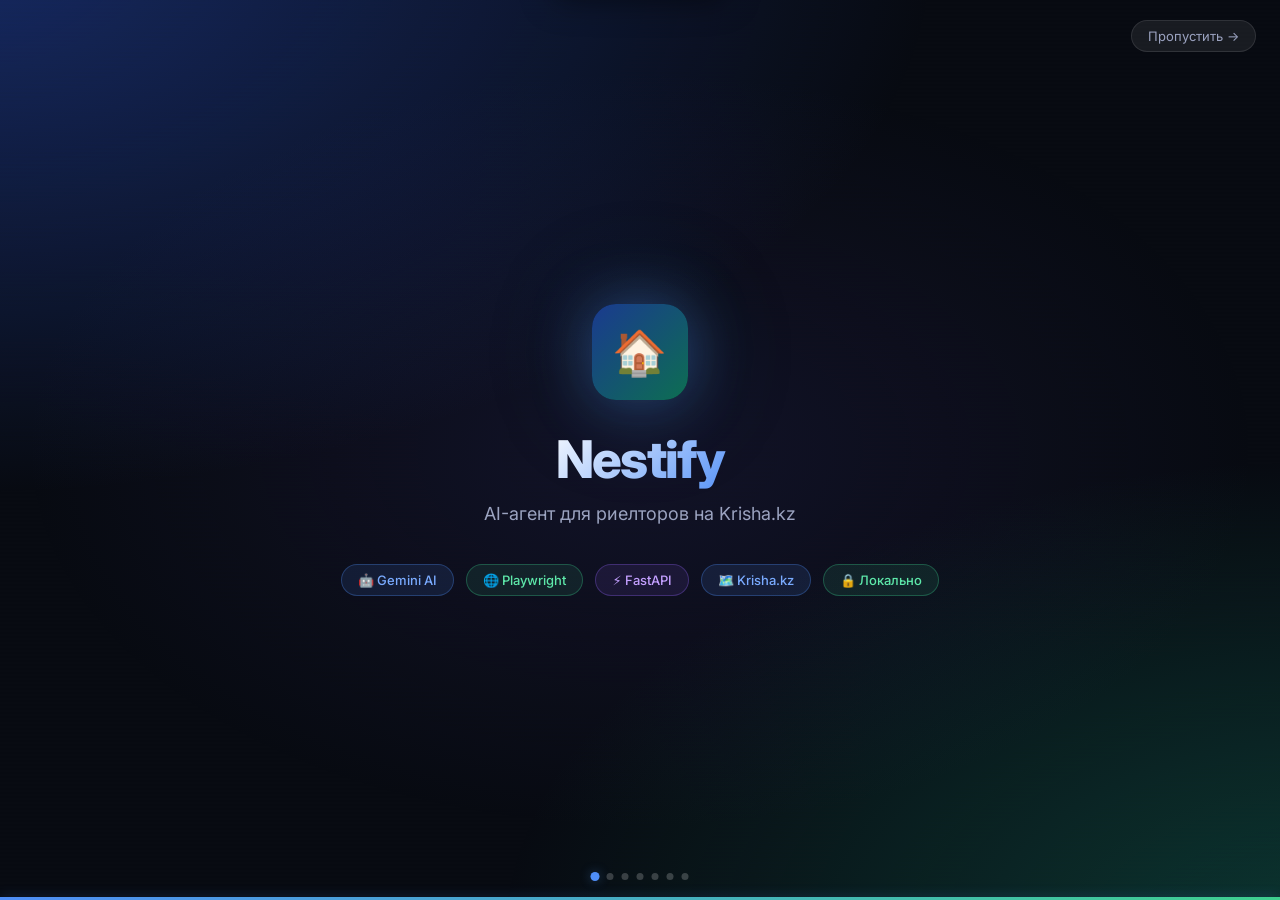
==== docs/index.html @ ceeb055e "Добавлен GitHub Pages трейлер + переписан README - docs/index.html — анимированный трейлер как GitHu" ====
<!DOCTYPE html>
<html lang="ru">
<head>
<meta charset="UTF-8"/>
<meta name="viewport" content="width=device-width, initial-scale=1.0"/>
<title>Nestify — Demo</title>
<link rel="preconnect" href="https://fonts.googleapis.com"/>
<link href="https://fonts.googleapis.com/css2?family=Inter:wght@300;400;500;600;700;800&display=swap" rel="stylesheet"/>
<style>
*,*::before,*::after{box-sizing:border-box;margin:0;padding:0}

:root{
  --bg:#080b12;
  --glass:rgba(255,255,255,0.04);
  --glass-border:rgba(255,255,255,0.09);
  --accent:#4f8ef7;
  --accent-glow:rgba(79,142,247,0.35);
  --success:#3ecf8e;
  --success-glow:rgba(62,207,142,0.3);
  --warning:#f7c948;
  --danger:#f76f6f;
  --text:#e8eaf2;
  --text-muted:#6b7492;
  --text-dim:#9ba3c0;
}

html,body{
  height:100%;
  background:#080b12;
  font-family:'Inter',system-ui,sans-serif;
  color:var(--text);
  overflow:hidden;
}

/* ── Background gradient ── */
.bg-gradient{
  position:fixed;inset:0;
  background:
    radial-gradient(ellipse 130% 100% at -5% -5%, rgba(40,80,200,0.45) 0%, transparent 60%),
    radial-gradient(ellipse 110% 90% at 105% 105%, rgba(20,140,110,0.35) 0%, transparent 60%),
    radial-gradient(ellipse 80% 70% at 50% 50%, rgba(60,50,130,0.2) 0%, transparent 60%);
  pointer-events:none;
  z-index:0;
}

/* ── Scenes ── */
.scene{
  position:fixed;inset:0;
  display:flex;align-items:center;justify-content:center;
  z-index:10;
  opacity:0;
  pointer-events:none;
  transition:opacity 0.7s ease;
}
.scene.active{opacity:1;pointer-events:auto;}

/* ── Progress bar ── */
#progress-bar{
  position:fixed;bottom:0;left:0;height:3px;
  background:linear-gradient(90deg,var(--accent),var(--success));
  z-index:999;
  transition:width 0.1s linear;
  box-shadow:0 0 12px var(--accent-glow);
}

/* ── Scene counter ── */
#scene-dots{
  position:fixed;bottom:20px;left:50%;transform:translateX(-50%);
  display:flex;gap:8px;z-index:999;
}
.dot{
  width:7px;height:7px;border-radius:50%;
  background:rgba(255,255,255,0.2);
  transition:all 0.4s ease;
}
.dot.active{background:var(--accent);box-shadow:0 0 8px var(--accent-glow);transform:scale(1.3);}

/* ── Skip button ── */
#skip-btn{
  position:fixed;top:20px;right:24px;z-index:999;
  background:rgba(255,255,255,0.07);border:1px solid rgba(255,255,255,0.1);
  color:var(--text-dim);font-size:13px;padding:7px 16px;border-radius:20px;
  cursor:pointer;transition:all 0.2s;font-family:inherit;
}
#skip-btn:hover{background:rgba(255,255,255,0.12);color:var(--text);}

/* ── Glass card ── */
.card{
  background:var(--glass);
  backdrop-filter:blur(24px);
  border:1px solid var(--glass-border);
  border-radius:20px;
  padding:40px;
  box-shadow:0 8px 40px rgba(0,0,0,0.5), inset 0 1px 0 rgba(255,255,255,0.06);
}

/* ── Logo ── */
.logo-block{
  display:flex;align-items:center;gap:14px;margin-bottom:28px;
  animation:fadeInDown 0.6s ease both;
}
.logo-icon{
  width:52px;height:52px;border-radius:14px;
  background:linear-gradient(135deg,#1a3a8f,#0d6e52);
  display:flex;align-items:center;justify-content:center;
  font-size:24px;
  box-shadow:0 4px 20px rgba(79,142,247,0.3);
}
.logo-name{font-size:26px;font-weight:700;letter-spacing:-0.5px;color:var(--text);}

/* ══════════════════════════════════════════
   SCENE 0 — INTRO SPLASH
══════════════════════════════════════════ */
.splash{text-align:center;}
.splash-logo{
  width:96px;height:96px;border-radius:24px;
  background:linear-gradient(135deg,#1a3a8f,#0d6e52);
  display:flex;align-items:center;justify-content:center;
  font-size:44px;margin:0 auto 28px;
  box-shadow:0 0 60px rgba(79,142,247,0.4), 0 0 120px rgba(20,140,110,0.2);
  animation:logoPulse 2s ease infinite;
}
.splash-title{font-size:52px;font-weight:800;letter-spacing:-2px;margin-bottom:12px;
  background:linear-gradient(135deg,#fff 30%,#4f8ef7 70%,#3ecf8e);
  -webkit-background-clip:text;-webkit-text-fill-color:transparent;background-clip:text;
}
.splash-sub{font-size:18px;color:var(--text-dim);font-weight:400;margin-bottom:40px;}
.splash-tags{display:flex;gap:12px;justify-content:center;flex-wrap:wrap;}
.tag{
  padding:7px 16px;border-radius:20px;font-size:13px;font-weight:500;
  border:1px solid;animation:fadeInUp 0.5s ease both;
}
.tag-blue{background:rgba(79,142,247,0.12);border-color:rgba(79,142,247,0.3);color:#7aabff;}
.tag-green{background:rgba(62,207,142,0.1);border-color:rgba(62,207,142,0.3);color:#5ee8aa;}
.tag-purple{background:rgba(150,100,250,0.1);border-color:rgba(150,100,250,0.3);color:#c4a0ff;}

@keyframes logoPulse{
  0%,100%{box-shadow:0 0 40px rgba(79,142,247,0.4),0 0 80px rgba(20,140,110,0.2);}
  50%{box-shadow:0 0 70px rgba(79,142,247,0.6),0 0 140px rgba(20,140,110,0.35);}
}

/* ══════════════════════════════════════════
   SCENE 1 — ONBOARDING
══════════════════════════════════════════ */
.onboard-card{width:460px;text-align:center;}
.onboard-card h1{font-size:28px;font-weight:700;margin-bottom:8px;}
.onboard-card .sub{color:var(--text-dim);font-size:14px;line-height:1.7;margin-bottom:28px;}
.field-label{font-size:12px;color:var(--text-dim);text-align:left;margin-bottom:6px;font-weight:500;letter-spacing:0.5px;text-transform:uppercase;}
.fake-input{
  background:rgba(0,0,0,0.3);border:1px solid rgba(255,255,255,0.1);
  border-radius:12px;padding:12px 16px;font-size:15px;color:var(--accent);
  font-family:monospace;text-align:left;margin-bottom:16px;position:relative;
  min-height:46px;letter-spacing:1px;
}
.cursor{
  display:inline-block;width:2px;height:16px;background:var(--accent);
  vertical-align:middle;margin-left:2px;animation:blink 0.8s step-end infinite;
}
@keyframes blink{0%,100%{opacity:1;}50%{opacity:0;}}
.btn-primary-demo{
  width:100%;padding:14px;border-radius:12px;font-size:15px;font-weight:600;
  background:linear-gradient(135deg,var(--accent),#3a7de8);
  border:none;color:#fff;cursor:pointer;
  box-shadow:0 4px 20px rgba(79,142,247,0.3);
  transition:transform 0.15s;
}
.steps{display:flex;gap:8px;justify-content:center;margin-bottom:28px;}
.step{
  width:32px;height:4px;border-radius:2px;
  background:rgba(255,255,255,0.1);transition:background 0.4s;
}
.step.done{background:var(--success);}
.step.active{background:var(--accent);}
.check-anim{
  display:inline-flex;align-items:center;justify-content:center;
  width:60px;height:60px;border-radius:50%;
  background:rgba(62,207,142,0.15);border:2px solid var(--success);
  font-size:26px;margin-bottom:16px;
  animation:popIn 0.4s cubic-bezier(0.34,1.56,0.64,1) both;
}
@keyframes popIn{from{transform:scale(0);opacity:0;}to{transform:scale(1);opacity:1;}}

/* ══════════════════════════════════════════
   SCENE 2 — DASHBOARD OVERVIEW
══════════════════════════════════════════ */
.dashboard-frame{
  width:min(900px,96vw);background:rgba(8,11,18,0.85);
  border:1px solid var(--glass-border);border-radius:20px;
  overflow:hidden;display:flex;height:580px;
  box-shadow:0 24px 80px rgba(0,0,0,0.7);
}
.sidebar-demo{
  width:200px;background:rgba(255,255,255,0.02);
  border-right:1px solid var(--glass-border);padding:20px 12px;
  display:flex;flex-direction:column;gap:4px;flex-shrink:0;
}
.sidebar-logo{display:flex;align-items:center;gap:10px;padding:8px;margin-bottom:16px;}
.sidebar-logo-icon{width:32px;height:32px;border-radius:9px;background:linear-gradient(135deg,#1a3a8f,#0d6e52);display:flex;align-items:center;justify-content:center;font-size:15px;}
.sidebar-logo-name{font-size:16px;font-weight:700;}
.nav-demo{
  display:flex;align-items:center;gap:10px;padding:10px 12px;border-radius:10px;
  font-size:13px;font-weight:500;color:var(--text-dim);cursor:pointer;
  transition:all 0.2s;
}
.nav-demo.active{background:rgba(79,142,247,0.12);color:var(--accent);}
.content-demo{flex:1;padding:28px;overflow:auto;display:flex;flex-direction:column;gap:20px;}
.page-title{font-size:22px;font-weight:700;margin-bottom:4px;}

/* Stats row */
.stats-row{display:grid;grid-template-columns:repeat(4,1fr);gap:12px;}
.stat-card{
  background:var(--glass);border:1px solid var(--glass-border);border-radius:14px;
  padding:16px;
}
.stat-val{font-size:28px;font-weight:700;line-height:1;}
.stat-lbl{font-size:11px;color:var(--text-muted);margin-top:5px;font-weight:500;}
.stat-blue{color:var(--accent);}
.stat-green{color:var(--success);}
.stat-yellow{color:var(--warning);}
.stat-red{color:var(--danger);}

/* Mini client cards */
.clients-row{display:grid;grid-template-columns:1fr 1fr;gap:10px;}
.client-mini{
  background:var(--glass);border:1px solid var(--glass-border);border-radius:12px;
  padding:14px;display:flex;align-items:center;gap:12px;
}
.client-avatar{
  width:38px;height:38px;border-radius:10px;display:flex;align-items:center;
  justify-content:center;font-size:18px;flex-shrink:0;
}
.client-name{font-size:13px;font-weight:600;margin-bottom:3px;}
.client-tags{display:flex;gap:4px;flex-wrap:wrap;}
.mini-tag{
  font-size:10px;padding:2px 7px;border-radius:20px;
  background:rgba(79,142,247,0.12);color:#7aabff;border:1px solid rgba(79,142,247,0.2);
}

/* Agent status */
.agent-status{
  background:var(--glass);border:1px solid var(--glass-border);border-radius:14px;padding:16px;
}
.agent-header{display:flex;align-items:center;justify-content:between;margin-bottom:12px;}
.status-pill{
  display:inline-flex;align-items:center;gap:6px;
  padding:5px 12px;border-radius:20px;font-size:12px;font-weight:600;
}
.status-running{background:rgba(62,207,142,0.12);color:var(--success);border:1px solid rgba(62,207,142,0.25);}
.status-dot{width:7px;height:7px;border-radius:50%;animation:pulse-dot 1.5s ease infinite;}
.status-dot-green{background:var(--success);}
@keyframes pulse-dot{0%,100%{opacity:1;transform:scale(1);}50%{opacity:0.5;transform:scale(0.8);}}

/* Log stream */
.log-stream{display:flex;flex-direction:column;gap:4px;max-height:120px;overflow:hidden;}
.log-line{
  font-size:11px;font-family:monospace;padding:4px 8px;border-radius:6px;
  background:rgba(0,0,0,0.3);display:flex;gap:8px;align-items:center;
  opacity:0;transform:translateY(6px);
  transition:opacity 0.3s ease, transform 0.3s ease;
}
.log-line.show{opacity:1;transform:translateY(0);}
.log-time{color:var(--text-muted);flex-shrink:0;}
.log-text{color:var(--text-dim);}
.log-ok{color:var(--success);}
.log-info{color:var(--accent);}
.log-warn{color:var(--warning);}

/* ══════════════════════════════════════════
   SCENE 3 — AGENT WORKING
══════════════════════════════════════════ */
.agent-frame{width:min(860px,96vw);}
.agent-frame .page-title{margin-bottom:20px;}
.listings-grid{display:grid;grid-template-columns:1fr 1fr;gap:12px;}
.listing-card{
  background:var(--glass);border:1px solid var(--glass-border);border-radius:14px;
  padding:16px;opacity:0;transform:translateY(12px);
  transition:opacity 0.4s ease, transform 0.4s ease;
}
.listing-card.show{opacity:1;transform:translateY(0);}
.listing-header{display:flex;align-items:flex-start;justify-content:space-between;margin-bottom:10px;}
.listing-price{font-size:18px;font-weight:700;color:var(--text);}
.listing-badge{
  font-size:10px;font-weight:600;padding:3px 9px;border-radius:20px;
}
.badge-new{background:rgba(79,142,247,0.15);color:#7aabff;border:1px solid rgba(79,142,247,0.25);}
.badge-ok{background:rgba(62,207,142,0.12);color:var(--success);border:1px solid rgba(62,207,142,0.25);}
.badge-skip{background:rgba(150,150,150,0.1);color:var(--text-muted);border:1px solid rgba(150,150,150,0.15);}
.listing-addr{font-size:12px;color:var(--text-dim);margin-bottom:8px;}
.listing-meta{display:flex;gap:6px;flex-wrap:wrap;}
.meta-chip{
  font-size:11px;padding:3px 8px;border-radius:6px;
  background:rgba(255,255,255,0.05);color:var(--text-dim);
}
.gemini-verdict{
  margin-top:10px;padding:8px 10px;border-radius:8px;font-size:11px;
  background:rgba(79,142,247,0.07);border-left:2px solid var(--accent);
  color:var(--text-dim);line-height:1.5;
  opacity:0;transition:opacity 0.4s ease 0.3s;
}
.listing-card.show .gemini-verdict{opacity:1;}

/* Typing dots for AI analysis */
.thinking{display:inline-flex;gap:4px;align-items:center;}
.dot-t{width:5px;height:5px;border-radius:50%;background:var(--accent);
  animation:dotBounce 1.2s ease infinite;}
.dot-t:nth-child(2){animation-delay:0.15s;}
.dot-t:nth-child(3){animation-delay:0.3s;}
@keyframes dotBounce{0%,80%,100%{transform:scale(0.6);opacity:0.4;}40%{transform:scale(1);opacity:1;}}

/* ══════════════════════════════════════════
   SCENE 4 — MESSAGE SENT
══════════════════════════════════════════ */
.msg-frame{width:min(860px,96vw);}
.msg-row{
  background:var(--glass);border:1px solid var(--glass-border);border-radius:14px;
  padding:16px;display:flex;gap:14px;align-items:flex-start;
  opacity:0;transform:translateX(-16px);
  transition:opacity 0.4s ease, transform 0.4s ease;
}
.msg-row.show{opacity:1;transform:translateX(0);}
.msg-avatar{
  width:40px;height:40px;border-radius:10px;background:linear-gradient(135deg,#1a3a8f,#0d4e82);
  display:flex;align-items:center;justify-content:center;font-size:18px;flex-shrink:0;
}
.msg-body{}
.msg-to{font-size:12px;color:var(--text-muted);margin-bottom:4px;}
.msg-to span{color:var(--accent);}
.msg-text{font-size:13px;color:var(--text-dim);line-height:1.6;margin-bottom:8px;}
.msg-footer{display:flex;align-items:center;gap:8px;}
.msg-time{font-size:11px;color:var(--text-muted);}
.sent-badge{
  font-size:10px;font-weight:600;padding:2px 8px;border-radius:20px;
  background:rgba(62,207,142,0.12);color:var(--success);border:1px solid rgba(62,207,142,0.25);
}

/* ══════════════════════════════════════════
   SCENE 5 — RESULTS / OUTRO
══════════════════════════════════════════ */
.results-card{width:min(560px,96vw);text-align:center;}
.results-card h2{font-size:32px;font-weight:800;letter-spacing:-1px;margin-bottom:8px;
  background:linear-gradient(135deg,#fff,#4f8ef7 60%,#3ecf8e);
  -webkit-background-clip:text;-webkit-text-fill-color:transparent;background-clip:text;
}
.results-card .sub{color:var(--text-dim);font-size:15px;margin-bottom:32px;}
.result-stats{display:grid;grid-template-columns:1fr 1fr 1fr;gap:14px;margin-bottom:32px;}
.rs{
  background:var(--glass);border:1px solid var(--glass-border);border-radius:14px;
  padding:20px 12px;
}
.rs-num{font-size:36px;font-weight:800;line-height:1;}
.rs-lbl{font-size:11px;color:var(--text-muted);margin-top:6px;font-weight:500;}
.outro-tagline{
  font-size:16px;color:var(--text-dim);line-height:1.7;
  padding:20px;background:var(--glass);border:1px solid var(--glass-border);border-radius:14px;
}
.outro-tagline strong{color:var(--text);}

/* ── Counter animation ── */
.count-up{display:inline-block;}

/* ── Common animations ── */
@keyframes fadeInDown{from{opacity:0;transform:translateY(-20px);}to{opacity:1;transform:translateY(0);}}
@keyframes fadeInUp{from{opacity:0;transform:translateY(20px);}to{opacity:1;transform:translateY(0);}}
@keyframes fadeIn{from{opacity:0;}to{opacity:1;}}

.anim-delay-1{animation-delay:0.1s;}
.anim-delay-2{animation-delay:0.2s;}
.anim-delay-3{animation-delay:0.3s;}
.anim-delay-4{animation-delay:0.4s;}
.anim-delay-5{animation-delay:0.5s;}

/* ── Notification toast ── */
.demo-toast{
  position:fixed;top:24px;left:50%;transform:translateX(-50%) translateY(-80px);
  background:rgba(13,16,24,0.95);border:1px solid var(--glass-border);
  border-radius:14px;padding:12px 20px;font-size:13px;
  display:flex;align-items:center;gap:10px;z-index:9999;
  box-shadow:0 8px 32px rgba(0,0,0,0.5);
  transition:transform 0.4s cubic-bezier(0.34,1.56,0.64,1);
  white-space:nowrap;
}
.demo-toast.show{transform:translateX(-50%) translateY(0);}
.toast-icon{font-size:18px;}

/* ── Scan line effect ── */
.scan-overlay{
  position:fixed;inset:0;pointer-events:none;z-index:5;
  background:repeating-linear-gradient(0deg, transparent, transparent 2px, rgba(0,0,0,0.03) 2px, rgba(0,0,0,0.03) 4px);
  opacity:0.5;
}
</style>
</head>
<body>

<div class="bg-gradient"></div>
<div class="scan-overlay"></div>

<div id="progress-bar" style="width:0%"></div>

<div id="scene-dots"></div>

<button id="skip-btn" onclick="skipToEnd()">Пропустить →</button>

<!-- Toast notification -->
<div class="demo-toast" id="toast">
  <span class="toast-icon" id="toast-icon">✓</span>
  <span id="toast-text">Токен сохранён</span>
</div>

<!-- ══ SCENE 0: SPLASH ══ -->
<div class="scene active" id="s0">
  <div class="splash" style="text-align:center">
    <div class="splash-logo">🏠</div>
    <div class="splash-title">Nestify</div>
    <div class="splash-sub">AI-агент для риелторов на Krisha.kz</div>
    <div class="splash-tags">
      <span class="tag tag-blue" style="animation-delay:.1s">🤖 Gemini AI</span>
      <span class="tag tag-green" style="animation-delay:.2s">🌐 Playwright</span>
      <span class="tag tag-purple" style="animation-delay:.3s">⚡ FastAPI</span>
      <span class="tag tag-blue" style="animation-delay:.4s">🗺️ Krisha.kz</span>
      <span class="tag tag-green" style="animation-delay:.5s">🔒 Локально</span>
    </div>
  </div>
</div>

<!-- ══ SCENE 1: ONBOARDING — Token ══ -->
<div class="scene" id="s1">
  <div class="card onboard-card">
    <div class="logo-block" style="justify-content:center;">
      <div class="logo-icon">🏠</div>
      <span class="logo-name">Nestify</span>
    </div>
    <div class="steps">
      <div class="step active" id="step1"></div>
      <div class="step" id="step2"></div>
      <div class="step" id="step3"></div>
    </div>
    <h1>Добро пожаловать</h1>
    <p class="sub">Введите Gemini API токен — он хранится только локально на вашем компьютере</p>
    <div class="field-label">Gemini API Token</div>
    <div class="fake-input" id="token-input-demo"><span id="token-text"></span><span class="cursor" id="cursor1"></span></div>
    <button class="btn-primary-demo" id="btn-token" style="opacity:0.4;pointer-events:none">Открыть дашборд →</button>
  </div>
</div>

<!-- ══ SCENE 1b: ONBOARDING — Login success ══ -->
<div class="scene" id="s1b">
  <div class="card onboard-card" style="text-align:center;">
    <div class="logo-block" style="justify-content:center;">
      <div class="logo-icon">🏠</div>
      <span class="logo-name">Nestify</span>
    </div>
    <div class="steps" style="margin-bottom:28px;">
      <div class="step done"></div>
      <div class="step done"></div>
      <div class="step active"></div>
    </div>
    <div class="check-anim" id="check-anim">✓</div>
    <h1 style="font-size:22px;margin-bottom:8px;">Готово!</h1>
    <p class="sub">Аккаунт Krisha.kz подключён.<br/>Переходим к дашборду...</p>
    <div style="margin-top:16px;">
      <div style="display:flex;align-items:center;gap:8px;background:rgba(62,207,142,0.08);border:1px solid rgba(62,207,142,0.2);border-radius:10px;padding:10px 14px;font-size:13px;">
        <span>🌐</span>
        <span style="color:var(--text-dim);">Сессия Krisha.kz <strong style="color:var(--success);">активна</strong></span>
      </div>
    </div>
  </div>
</div>

<!-- ══ SCENE 2: DASHBOARD OVERVIEW ══ -->
<div class="scene" id="s2">
  <div class="dashboard-frame">
    <!-- Sidebar -->
    <div class="sidebar-demo">
      <div class="sidebar-logo">
        <div class="sidebar-logo-icon">🏠</div>
        <span class="sidebar-logo-name">Nestify</span>
      </div>
      <div class="nav-demo active">📊 Обзор</div>
      <div class="nav-demo">👥 Клиенты</div>
      <div class="nav-demo">🏡 Объявления</div>
      <div class="nav-demo">💬 Сообщения</div>
      <div class="nav-demo">🗺️ Карта</div>
      <div style="margin-top:auto;padding:12px;">
        <div class="status-pill status-running" style="width:100%;justify-content:center;">
          <span class="status-dot status-dot-green"></span>Агент активен
        </div>
      </div>
    </div>
    <!-- Content -->
    <div class="content-demo">
      <div class="page-title">📊 Обзор</div>
      <!-- Stats -->
      <div class="stats-row">
        <div class="stat-card" style="animation:fadeInUp 0.4s ease 0.1s both">
          <div class="stat-val stat-blue"><span class="count-up" data-target="3">0</span></div>
          <div class="stat-lbl">Активных клиентов</div>
        </div>
        <div class="stat-card" style="animation:fadeInUp 0.4s ease 0.2s both">
          <div class="stat-val stat-green"><span class="count-up" data-target="47">0</span></div>
          <div class="stat-lbl">Найдено объявлений</div>
        </div>
        <div class="stat-card" style="animation:fadeInUp 0.4s ease 0.3s both">
          <div class="stat-val stat-yellow"><span class="count-up" data-target="12">0</span></div>
          <div class="stat-lbl">Одобрено AI</div>
        </div>
        <div class="stat-card" style="animation:fadeInUp 0.4s ease 0.4s both">
          <div class="stat-val stat-green"><span class="count-up" data-target="9">0</span></div>
          <div class="stat-lbl">Сообщений отправлено</div>
        </div>
      </div>
      <!-- Clients -->
      <div class="clients-row" style="animation:fadeInUp 0.4s ease 0.5s both">
        <div class="client-mini">
          <div class="client-avatar" style="background:linear-gradient(135deg,#1a3a8f,#2a5aa0)">👨</div>
          <div>
            <div class="client-name">Айдар Сейткали</div>
            <div class="client-tags">
              <span class="mini-tag">Алматы</span>
              <span class="mini-tag">2 комн.</span>
              <span class="mini-tag">до 35М ₸</span>
            </div>
          </div>
        </div>
        <div class="client-mini">
          <div class="client-avatar" style="background:linear-gradient(135deg,#0d6e52,#1a8a68)">👩</div>
          <div>
            <div class="client-name">Динара Жанова</div>
            <div class="client-tags">
              <span class="mini-tag">Астана</span>
              <span class="mini-tag">3 комн.</span>
              <span class="mini-tag">Аренда</span>
            </div>
          </div>
        </div>
      </div>
      <!-- Agent Log -->
      <div class="agent-status" style="animation:fadeInUp 0.4s ease 0.6s both">
        <div style="display:flex;align-items:center;justify-content:space-between;margin-bottom:12px;">
          <span style="font-size:13px;font-weight:600;">Лог агента</span>
          <span class="status-pill status-running" style="font-size:11px;">
            <span class="status-dot status-dot-green"></span>Работает
          </span>
        </div>
        <div class="log-stream" id="log-stream-2">
          <div class="log-line" id="l0"><span class="log-time">14:23:01</span><span class="log-ok">✓</span><span class="log-text">Найдено 8 новых объявлений — Алматы, Бостандыкский р-н</span></div>
          <div class="log-line" id="l1"><span class="log-time">14:23:04</span><span class="log-info">🤖</span><span class="log-text">Gemini анализирует: ул. Достык 89, 2 комн., 67м² — 32 500 000 ₸</span></div>
          <div class="log-line" id="l2"><span class="log-time">14:23:07</span><span class="log-ok">✓</span><span class="log-text">Одобрено — цена адекватна, район подходит</span></div>
          <div class="log-line" id="l3"><span class="log-time">14:23:09</span><span class="log-ok">💬</span><span class="log-text">Сообщение отправлено продавцу → ответ ожидается</span></div>
        </div>
      </div>
    </div>
  </div>
</div>

<!-- ══ SCENE 3: AGENT — LISTINGS ══ -->
<div class="scene" id="s3">
  <div class="card agent-frame" style="padding:28px;">
    <div class="page-title" style="margin-bottom:6px;">🤖 Агент анализирует объявления</div>
    <p style="color:var(--text-dim);font-size:13px;margin-bottom:20px;">Клиент: Айдар Сейткали · Алматы · 2 комн. · до 35М ₸</p>
    <div class="listings-grid" id="listings-grid">

      <div class="listing-card" id="lc0">
        <div class="listing-header">
          <div>
            <div class="listing-price">32 500 000 ₸</div>
            <div class="listing-addr">📍 ул. Достык 89, Бостандыкский р-н</div>
          </div>
          <span class="listing-badge badge-ok">✓ Одобрено</span>
        </div>
        <div class="listing-meta">
          <span class="meta-chip">2 комн.</span>
          <span class="meta-chip">67 м²</span>
          <span class="meta-chip">14/16 эт.</span>
          <span class="meta-chip">Новостройка</span>
        </div>
        <div class="gemini-verdict">🤖 Цена ниже рынка на ~8%. Район соответствует запросу. Рекомендую написать.</div>
      </div>

      <div class="listing-card" id="lc1">
        <div class="listing-header">
          <div>
            <div class="listing-price">28 900 000 ₸</div>
            <div class="listing-addr">📍 пр. Аль-Фараби 17, Медеуский р-н</div>
          </div>
          <span class="listing-badge badge-ok">✓ Одобрено</span>
        </div>
        <div class="listing-meta">
          <span class="meta-chip">2 комн.</span>
          <span class="meta-chip">58 м²</span>
          <span class="meta-chip">7/9 эт.</span>
          <span class="meta-chip">Вторичка</span>
        </div>
        <div class="gemini-verdict">🤖 Хорошее соотношение цена/метраж. Описание честное. Стоит писать.</div>
      </div>

      <div class="listing-card" id="lc2">
        <div class="listing-header">
          <div>
            <div class="listing-price">41 200 000 ₸</div>
            <div class="listing-addr">📍 ул. Назарбаева 200, Алмалинский р-н</div>
          </div>
          <span class="listing-badge badge-skip">— Пропуск</span>
        </div>
        <div class="listing-meta">
          <span class="meta-chip">2 комн.</span>
          <span class="meta-chip">71 м²</span>
          <span class="meta-chip">2/12 эт.</span>
          <span class="meta-chip">Вторичка</span>
        </div>
        <div class="gemini-verdict" style="border-color:var(--warning);background:rgba(247,201,72,0.05);">⚠️ Цена выше бюджета клиента (+18%). Пропускаем.</div>
      </div>

      <div class="listing-card" id="lc3">
        <div class="listing-header">
          <div>
            <div class="listing-price">33 000 000 ₸</div>
            <div class="listing-addr">📍 ул. Тимирязева 42, Бостандыкский р-н</div>
          </div>
          <span class="listing-badge badge-new" id="lc3-badge">
            <span class="thinking"><span class="dot-t"></span><span class="dot-t"></span><span class="dot-t"></span></span>
          </span>
        </div>
        <div class="listing-meta">
          <span class="meta-chip">2 комн.</span>
          <span class="meta-chip">63 м²</span>
          <span class="meta-chip">5/10 эт.</span>
          <span class="meta-chip">Новостройка</span>
        </div>
        <div class="gemini-verdict" id="lc3-verdict" style="opacity:0;">🤖 Анализирую планировку и цену...</div>
      </div>

    </div>
  </div>
</div>

<!-- ══ SCENE 4: MESSAGES ══ -->
<div class="scene" id="s4">
  <div class="card msg-frame" style="padding:28px;">
    <div class="page-title" style="margin-bottom:6px;">💬 Отправленные сообщения</div>
    <p style="color:var(--text-dim);font-size:13px;margin-bottom:20px;">Агент написал продавцам от имени риелтора</p>
    <div style="display:flex;flex-direction:column;gap:10px;">

      <div class="msg-row" id="mr0">
        <div class="msg-avatar">👨‍💼</div>
        <div class="msg-body">
          <div class="msg-to">Продавец: <span>ул. Достык 89</span> · 32 500 000 ₸</div>
          <div class="msg-text">Здравствуйте! Меня заинтересовала ваша квартира. Моя клиентка рассматривает варианты в Бостандыкском районе. Можем ли мы договориться о просмотре? Когда вам удобно?</div>
          <div class="msg-footer">
            <span class="msg-time">14:23:09</span>
            <span class="sent-badge">✓ Отправлено</span>
          </div>
        </div>
      </div>

      <div class="msg-row" id="mr1">
        <div class="msg-avatar">👨‍💼</div>
        <div class="msg-body">
          <div class="msg-to">Продавец: <span>пр. Аль-Фараби 17</span> · 28 900 000 ₸</div>
          <div class="msg-text">Добрый день! Видел ваше объявление о продаже квартиры. Мой клиент ищет именно такой вариант в Медеуском районе. Актуально ли объявление? Готовы рассмотреть быстро.</div>
          <div class="msg-footer">
            <span class="msg-time">14:23:15</span>
            <span class="sent-badge">✓ Отправлено</span>
          </div>
        </div>
      </div>

      <div class="msg-row" id="mr2">
        <div class="msg-avatar">👨‍💼</div>
        <div class="msg-body">
          <div class="msg-to">Продавец: <span>ул. Тимирязева 42</span> · 33 000 000 ₸</div>
          <div class="msg-text">Здравствуйте! Интересует ваша квартира — хорошая планировка и цена. Работаю с покупателями, готовыми к сделке. Есть ли возможность посмотреть на этой неделе?</div>
          <div class="msg-footer">
            <span class="msg-time">14:23:22</span>
            <span class="sent-badge">✓ Отправлено</span>
          </div>
        </div>
      </div>

    </div>
  </div>
</div>

<!-- ══ SCENE 5: OUTRO ══ -->
<div class="scene" id="s5">
  <div class="card results-card" style="animation:fadeInUp 0.6s ease both;">
    <div class="splash-logo" style="width:72px;height:72px;font-size:32px;border-radius:18px;margin-bottom:24px;">🏠</div>
    <h2>Nestify работает<br/>пока вы занимаетесь клиентами</h2>
    <p class="sub">Автоматизируй рутину. Фокусируйся на людях.</p>
    <div class="result-stats">
      <div class="rs">
        <div class="rs-num stat-green"><span class="count-up" data-target="47">0</span></div>
        <div class="rs-lbl">Объявлений<br/>просмотрено</div>
      </div>
      <div class="rs">
        <div class="rs-num stat-blue"><span class="count-up" data-target="12">0</span></div>
        <div class="rs-lbl">Одобрено<br/>AI</div>
      </div>
      <div class="rs">
        <div class="rs-num stat-yellow"><span class="count-up" data-target="9">0</span></div>
        <div class="rs-lbl">Сообщений<br/>отправлено</div>
      </div>
    </div>
    <div class="outro-tagline">
      Всё происходит <strong>локально</strong> на вашем компьютере.<br/>
      <strong>Никаких облаков.</strong> Данные только ваши.
    </div>
    <div style="margin-top:20px;display:flex;gap:10px;justify-content:center;flex-wrap:wrap;">
      <span class="tag tag-blue">⚡ FastAPI + Python</span>
      <span class="tag tag-green">🎭 Playwright</span>
      <span class="tag tag-purple">🤖 Gemini 2.0</span>
    </div>
  </div>
</div>

<script>
// ── Scene management ──────────────────────────────────────────────────────────
const SCENES = ['s0','s1','s1b','s2','s3','s4','s5'];
const DURATIONS = [3200, 5500, 2500, 5000, 5500, 5500, 99999];
let currentScene = 0, progressTimer = null, sceneTimer = null;

const dots = document.getElementById('scene-dots');
SCENES.forEach((_, i) => {
  const d = document.createElement('div');
  d.className = 'dot' + (i===0?' active':'');
  d.onclick = () => goTo(i);
  dots.appendChild(d);
});

function updateDots(i){
  dots.querySelectorAll('.dot').forEach((d,idx) => d.classList.toggle('active', idx===i));
}

function goTo(idx){
  clearTimeout(sceneTimer);
  clearInterval(progressTimer);
  document.getElementById(SCENES[currentScene]).classList.remove('active');
  currentScene = idx;
  const el = document.getElementById(SCENES[currentScene]);
  el.classList.add('active');
  updateDots(currentScene);
  onSceneEnter(currentScene);
  startProgress(DURATIONS[currentScene]);
  if(currentScene < SCENES.length-1){
    sceneTimer = setTimeout(() => goTo(currentScene+1), DURATIONS[currentScene]);
  }
}

function startProgress(duration){
  const bar = document.getElementById('progress-bar');
  bar.style.transition = 'none';
  bar.style.width = '0%';
  requestAnimationFrame(() => {
    bar.style.transition = `width ${duration}ms linear`;
    bar.style.width = '100%';
  });
}

function skipToEnd(){ goTo(SCENES.length-1); }

// ── Typewriter ──────────────────────────────────────────────────────────────
function typewrite(el, text, speed, cb){
  let i = 0;
  el.textContent = '';
  const t = setInterval(() => {
    el.textContent += text[i++];
    if(i>=text.length){ clearInterval(t); if(cb) cb(); }
  }, speed);
}

// ── Counter animation ───────────────────────────────────────────────────────
function animateCounters(scope){
  (scope||document).querySelectorAll('.count-up').forEach(el => {
    const target = +el.dataset.target;
    let n = 0, step = Math.max(1, Math.floor(target/30));
    const t = setInterval(() => {
      n = Math.min(n+step, target);
      el.textContent = n;
      if(n>=target) clearInterval(t);
    }, 40);
  });
}

// ── Toast ───────────────────────────────────────────────────────────────────
function showToast(icon, text, color){
  const t = document.getElementById('toast');
  document.getElementById('toast-icon').textContent = icon;
  document.getElementById('toast-text').textContent = text;
  document.getElementById('toast-text').style.color = color || 'var(--text)';
  t.classList.add('show');
  setTimeout(() => t.classList.remove('show'), 2500);
}

// ── Log stream animation ────────────────────────────────────────────────────
function animateLogs(){
  ['l0','l1','l2','l3'].forEach((id,i) => {
    setTimeout(() => {
      const el = document.getElementById(id);
      if(el) el.classList.add('show');
    }, i * 800);
  });
}

// ── Listing cards animation ─────────────────────────────────────────────────
function animateListings(){
  ['lc0','lc1','lc2'].forEach((id,i) => {
    setTimeout(() => {
      const el = document.getElementById(id);
      if(el) el.classList.add('show');
    }, i * 500 + 200);
  });
  // 4th card with AI thinking
  setTimeout(() => {
    const lc3 = document.getElementById('lc3');
    if(lc3){ lc3.classList.add('show'); }
  }, 1800);
  // Then resolve the 4th card
  setTimeout(() => {
    const badge = document.getElementById('lc3-badge');
    const verdict = document.getElementById('lc3-verdict');
    if(badge){ badge.innerHTML = '✓ Одобрено'; badge.className = 'listing-badge badge-ok'; }
    if(verdict){ verdict.style.opacity = '1'; verdict.textContent = '🤖 Хорошая цена для района. Новостройка — ликвидно. Пишем!'; }
  }, 3800);
}

// ── Message rows animation ──────────────────────────────────────────────────
function animateMessages(){
  ['mr0','mr1','mr2'].forEach((id,i) => {
    setTimeout(() => {
      const el = document.getElementById(id);
      if(el) el.classList.add('show');
    }, i * 700 + 300);
  });
}

// ── Scene enter handlers ────────────────────────────────────────────────────
function onSceneEnter(idx){
  if(idx===1){
    // Typewrite token
    const el = document.getElementById('token-text');
    const btn = document.getElementById('btn-token');
    if(el) typewrite(el, 'AIzaSyD3x8kL...mPqR9wE', 60, () => {
      if(btn){ btn.style.opacity='1'; btn.style.pointerEvents='auto'; }
      setTimeout(() => showToast('✓','Токен сохранён', 'var(--success)'), 400);
    });
  }
  if(idx===2){
    // Check animation already has CSS
  }
  if(idx===3){
    animateCounters();
    setTimeout(animateLogs, 600);
  }
  if(idx===4){
    animateListings();
  }
  if(idx===5){
    animateMessages();
    setTimeout(() => showToast('💬','3 сообщения отправлено', 'var(--success)'), 2000);
  }
  if(idx===6){
    animateCounters(document.getElementById('s5'));
  }
}

// ── Keyboard navigation ──────────────────────────────────────────────────────
document.addEventListener('keydown', e => {
  if(e.key==='ArrowRight'||e.key===' ') goTo(Math.min(currentScene+1, SCENES.length-1));
  if(e.key==='ArrowLeft') goTo(Math.max(currentScene-1, 0));
});

// ── Start ────────────────────────────────────────────────────────────────────
onSceneEnter(0);
startProgress(DURATIONS[0]);
sceneTimer = setTimeout(() => goTo(1), DURATIONS[0]);
</script>
</body>
</html>
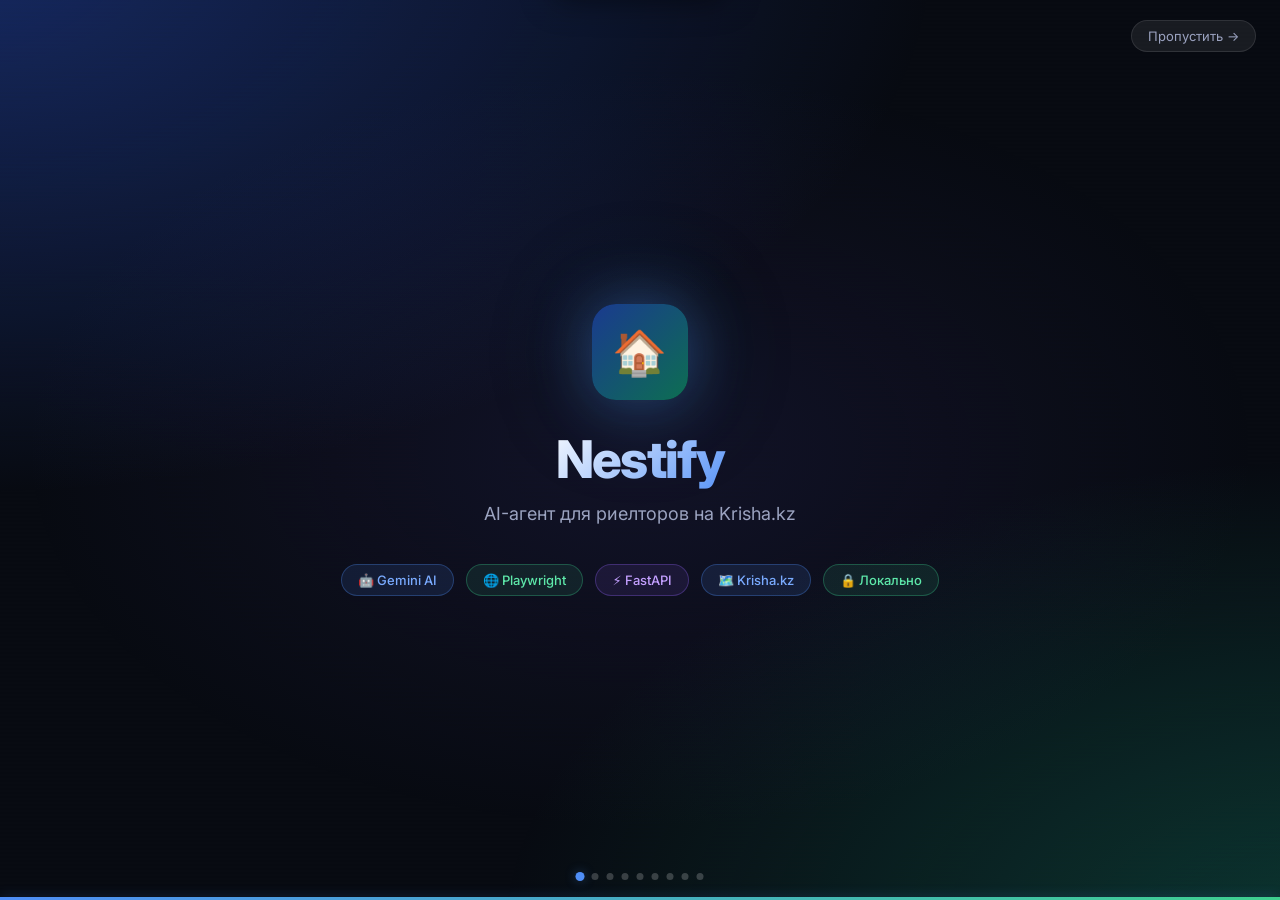
==== commit f9c87653: "Демо: убрана кнопка localhost:8000/demo, добавлены сцены онбординга - Убран бейдж localhost:8000/dem" ====
--- a/docs/index.html
+++ b/docs/index.html
@@ -181,6 +181,51 @@
 @keyframes popIn{from{transform:scale(0);opacity:0;}to{transform:scale(1);opacity:1;}}
 
 /* ══════════════════════════════════════════
+   SCENE 1c — CHROMIUM DOWNLOAD
+══════════════════════════════════════════ */
+.chromium-card{width:460px;}
+.chromium-card h1{font-size:22px;font-weight:700;margin-bottom:8px;}
+.dl-bar-wrap{background:rgba(0,0,0,0.3);border-radius:8px;height:8px;overflow:hidden;margin:16px 0 6px;}
+.dl-bar{height:100%;width:0%;background:linear-gradient(90deg,var(--accent),var(--success));border-radius:8px;transition:width 0.1s linear;}
+.dl-label{font-size:12px;color:var(--text-muted);display:flex;justify-content:space-between;}
+.dl-status{font-size:13px;color:var(--text-dim);margin-top:14px;min-height:20px;}
+.chromium-icon{width:56px;height:56px;border-radius:14px;background:rgba(79,142,247,0.12);border:1px solid rgba(79,142,247,0.25);display:flex;align-items:center;justify-content:center;font-size:26px;margin-bottom:16px;}
+
+/* ══════════════════════════════════════════
+   SCENE 1d — OPEN BROWSER / LOGIN
+══════════════════════════════════════════ */
+.login-card{width:460px;text-align:center;}
+.login-card h1{font-size:22px;font-weight:700;margin-bottom:8px;}
+.login-steps{display:flex;flex-direction:column;gap:10px;margin:20px 0;}
+.login-step{
+  display:flex;align-items:center;gap:14px;
+  background:rgba(255,255,255,0.03);border:1px solid rgba(255,255,255,0.07);
+  border-radius:12px;padding:14px 16px;text-align:left;
+}
+.login-step-num{
+  width:28px;height:28px;border-radius:50%;flex-shrink:0;
+  display:flex;align-items:center;justify-content:center;
+  font-size:13px;font-weight:700;
+}
+.step-num-done{background:rgba(62,207,142,0.15);color:var(--success);border:1px solid rgba(62,207,142,0.3);}
+.step-num-active{background:rgba(79,142,247,0.15);color:var(--accent);border:1px solid rgba(79,142,247,0.3);}
+.step-num-wait{background:rgba(255,255,255,0.05);color:var(--text-muted);border:1px solid rgba(255,255,255,0.1);}
+.login-step-text{font-size:13px;color:var(--text-dim);line-height:1.5;}
+.login-step-text strong{color:var(--text);display:block;font-size:14px;margin-bottom:2px;}
+.btn-open-browser{
+  width:100%;padding:14px;border-radius:12px;font-size:15px;font-weight:600;
+  background:linear-gradient(135deg,#2a5aa0,#1a3a8f);
+  border:1px solid rgba(79,142,247,0.4);color:#fff;cursor:pointer;
+  box-shadow:0 4px 20px rgba(79,142,247,0.2);
+  display:flex;align-items:center;justify-content:center;gap:10px;
+}
+.warning-note{
+  margin-top:14px;padding:10px 14px;border-radius:10px;font-size:12px;
+  background:rgba(247,201,72,0.07);border:1px solid rgba(247,201,72,0.2);
+  color:var(--warning);line-height:1.6;text-align:left;
+}
+
+/* ══════════════════════════════════════════
    SCENE 2 — DASHBOARD OVERVIEW
 ══════════════════════════════════════════ */
 .dashboard-frame{
@@ -467,6 +512,78 @@
   </div>
 </div>
 
+<!-- ══ SCENE 1c: CHROMIUM DOWNLOAD ══ -->
+<div class="scene" id="s1c">
+  <div class="card chromium-card">
+    <div class="logo-block">
+      <div class="logo-icon">🏠</div>
+      <span class="logo-name">Nestify</span>
+    </div>
+    <div class="chromium-icon">🌐</div>
+    <h1>Подготовка браузера</h1>
+    <p class="sub" style="margin-bottom:0;">Chromium не найден — загружаем автоматически.<br/>Это нужно только один раз.</p>
+    <div class="dl-bar-wrap"><div class="dl-bar" id="dl-bar"></div></div>
+    <div class="dl-label">
+      <span id="dl-pct">0%</span>
+      <span id="dl-mb">0 / 148 МБ</span>
+    </div>
+    <div class="dl-status" id="dl-status">Connecting to storage.googleapis.com...</div>
+  </div>
+</div>
+
+<!-- ══ SCENE 1d: OPEN BROWSER / LOGIN ══ -->
+<div class="scene" id="s1d">
+  <div class="card login-card">
+    <div class="logo-block" style="justify-content:center;">
+      <div class="logo-icon">🏠</div>
+      <span class="logo-name">Nestify</span>
+    </div>
+    <div class="steps" style="margin-bottom:20px;">
+      <div class="step done"></div>
+      <div class="step done"></div>
+      <div class="step active"></div>
+    </div>
+    <h1>Войдите в Krisha.kz</h1>
+    <p class="sub">Агент будет действовать от вашего имени — войдите один раз</p>
+    <div class="login-steps">
+      <div class="login-step">
+        <div class="login-step-num step-num-done">✓</div>
+        <div class="login-step-text">
+          <strong>Chromium готов</strong>
+          Браузер установлен и готов к работе
+        </div>
+      </div>
+      <div class="login-step" id="ls-open" style="border-color:rgba(79,142,247,0.25);background:rgba(79,142,247,0.05);">
+        <div class="login-step-num step-num-active">2</div>
+        <div class="login-step-text">
+          <strong>Откройте браузер</strong>
+          Нажмите кнопку ниже — откроется Krisha.kz
+        </div>
+      </div>
+      <div class="login-step" id="ls-login">
+        <div class="login-step-num step-num-wait">3</div>
+        <div class="login-step-text">
+          <strong>Введите номер и пароль</strong>
+          Войдите в ваш аккаунт риелтора
+        </div>
+      </div>
+      <div class="login-step" id="ls-agent">
+        <div class="login-step-num step-num-wait">4</div>
+        <div class="login-step-text">
+          <strong>Запустите агента</strong>
+          Только после входа станет доступна кнопка
+        </div>
+      </div>
+    </div>
+    <button class="btn-open-browser" id="btn-open-browser">
+      <span>🌐</span> Открыть браузер → войти на Krisha.kz
+    </button>
+    <div class="warning-note">
+      ⚠️ Не закрывайте браузер сразу — войдите под своим номером телефона и паролем. Сессия сохранится автоматически.
+    </div>
+  </div>
+</div>
+
 <!-- ══ SCENE 2: DASHBOARD OVERVIEW ══ -->
 <div class="scene" id="s2">
   <div class="dashboard-frame">
@@ -715,8 +832,8 @@
 
 <script>
 // ── Scene management ──────────────────────────────────────────────────────────
-const SCENES = ['s0','s1','s1b','s2','s3','s4','s5'];
-const DURATIONS = [3200, 5500, 2500, 5000, 5500, 5500, 99999];
+const SCENES = ['s0','s1','s1c','s1d','s1b','s2','s3','s4','s5'];
+const DURATIONS = [3200, 5500, 4500, 5500, 2500, 5000, 5500, 5500, 99999];
 let currentScene = 0, progressTimer = null, sceneTimer = null;
 
 const dots = document.getElementById('scene-dots');
@@ -833,8 +950,92 @@
   });
 }
 
+// ── Chromium download animation ─────────────────────────────────────────────
+function animateDownload(){
+  const bar = document.getElementById('dl-bar');
+  const pct = document.getElementById('dl-pct');
+  const mb = document.getElementById('dl-mb');
+  const status = document.getElementById('dl-status');
+  if(!bar) return;
+  const total = 148;
+  const msgs = [
+    [5,'Resolving storage.googleapis.com...'],
+    [15,'Downloading chromium-linux.zip...'],
+    [40,'↓ 59 МБ / 148 МБ'],
+    [65,'↓ 96 МБ / 148 МБ'],
+    [85,'↓ 126 МБ / 148 МБ'],
+    [95,'Extracting...'],
+    [100,'✓ Chromium готов'],
+  ];
+  let i = 0;
+  function step(){
+    if(i >= msgs.length) return;
+    const [p, msg] = msgs[i++];
+    bar.style.transition = `width ${i===msgs.length?400:600}ms ease`;
+    bar.style.width = p+'%';
+    pct.textContent = p+'%';
+    mb.textContent = Math.round(p/100*total)+' / '+total+' МБ';
+    status.textContent = msg;
+    if(p===100){
+      setTimeout(() => showToast('✓','Chromium установлен', 'var(--success)'), 500);
+    }
+    if(i < msgs.length) setTimeout(step, p < 50 ? 500 : 400);
+  }
+  setTimeout(step, 300);
+}
+
+// ── Login step animation ─────────────────────────────────────────────────────
+function animateLoginSteps(){
+  // Step 2 pulses (already active on enter)
+  setTimeout(() => {
+    // Step 3 — "logged in"
+    const ls2 = document.getElementById('ls-login');
+    if(ls2){
+      ls2.style.borderColor = 'rgba(79,142,247,0.25)';
+      ls2.style.background = 'rgba(79,142,247,0.05)';
+      ls2.querySelector('.login-step-num').className = 'login-step-num step-num-active';
+      ls2.querySelector('.login-step-num').textContent = '3';
+    }
+    const ls1 = document.getElementById('ls-open');
+    if(ls1){
+      ls1.style.borderColor = '';
+      ls1.style.background = '';
+      ls1.querySelector('.login-step-num').className = 'login-step-num step-num-done';
+      ls1.querySelector('.login-step-num').textContent = '✓';
+    }
+  }, 2800);
+  setTimeout(() => {
+    // Step 4 — agent unlocked
+    const ls3 = document.getElementById('ls-agent');
+    if(ls3){
+      ls3.style.borderColor = 'rgba(62,207,142,0.25)';
+      ls3.style.background = 'rgba(62,207,142,0.05)';
+      ls3.querySelector('.login-step-num').className = 'login-step-num step-num-active';
+      ls3.querySelector('.login-step-num').style.background = 'rgba(62,207,142,0.15)';
+      ls3.querySelector('.login-step-num').style.color = 'var(--success)';
+      ls3.querySelector('.login-step-num').style.borderColor = 'rgba(62,207,142,0.3)';
+      ls3.querySelector('.login-step-num').textContent = '✓';
+    }
+    const ls2 = document.getElementById('ls-login');
+    if(ls2){
+      ls2.style.borderColor = '';
+      ls2.style.background = '';
+      ls2.querySelector('.login-step-num').className = 'login-step-num step-num-done';
+      ls2.querySelector('.login-step-num').textContent = '✓';
+    }
+    showToast('🌐','Сессия Krisha.kz сохранена', 'var(--success)');
+    const btn = document.getElementById('btn-open-browser');
+    if(btn){
+      btn.style.background = 'linear-gradient(135deg,var(--accent),#3a7de8)';
+      btn.innerHTML = '<span>🚀</span> Запустить агента →';
+      btn.style.boxShadow = '0 4px 20px rgba(79,142,247,0.3)';
+    }
+  }, 4200);
+}
+
 // ── Scene enter handlers ────────────────────────────────────────────────────
 function onSceneEnter(idx){
+  // s0=0, s1=1, s1c=2, s1d=3, s1b=4, s2=5, s3=6, s4=7, s5=8
   if(idx===1){
     // Typewrite token
     const el = document.getElementById('token-text');
@@ -845,20 +1046,26 @@
     });
   }
   if(idx===2){
+    animateDownload();
+  }
+  if(idx===3){
+    animateLoginSteps();
+  }
+  if(idx===4){
     // Check animation already has CSS
   }
-  if(idx===3){
+  if(idx===5){
     animateCounters();
     setTimeout(animateLogs, 600);
   }
-  if(idx===4){
+  if(idx===6){
     animateListings();
   }
-  if(idx===5){
+  if(idx===7){
     animateMessages();
     setTimeout(() => showToast('💬','3 сообщения отправлено', 'var(--success)'), 2000);
   }
-  if(idx===6){
+  if(idx===8){
     animateCounters(document.getElementById('s5'));
   }
 }
